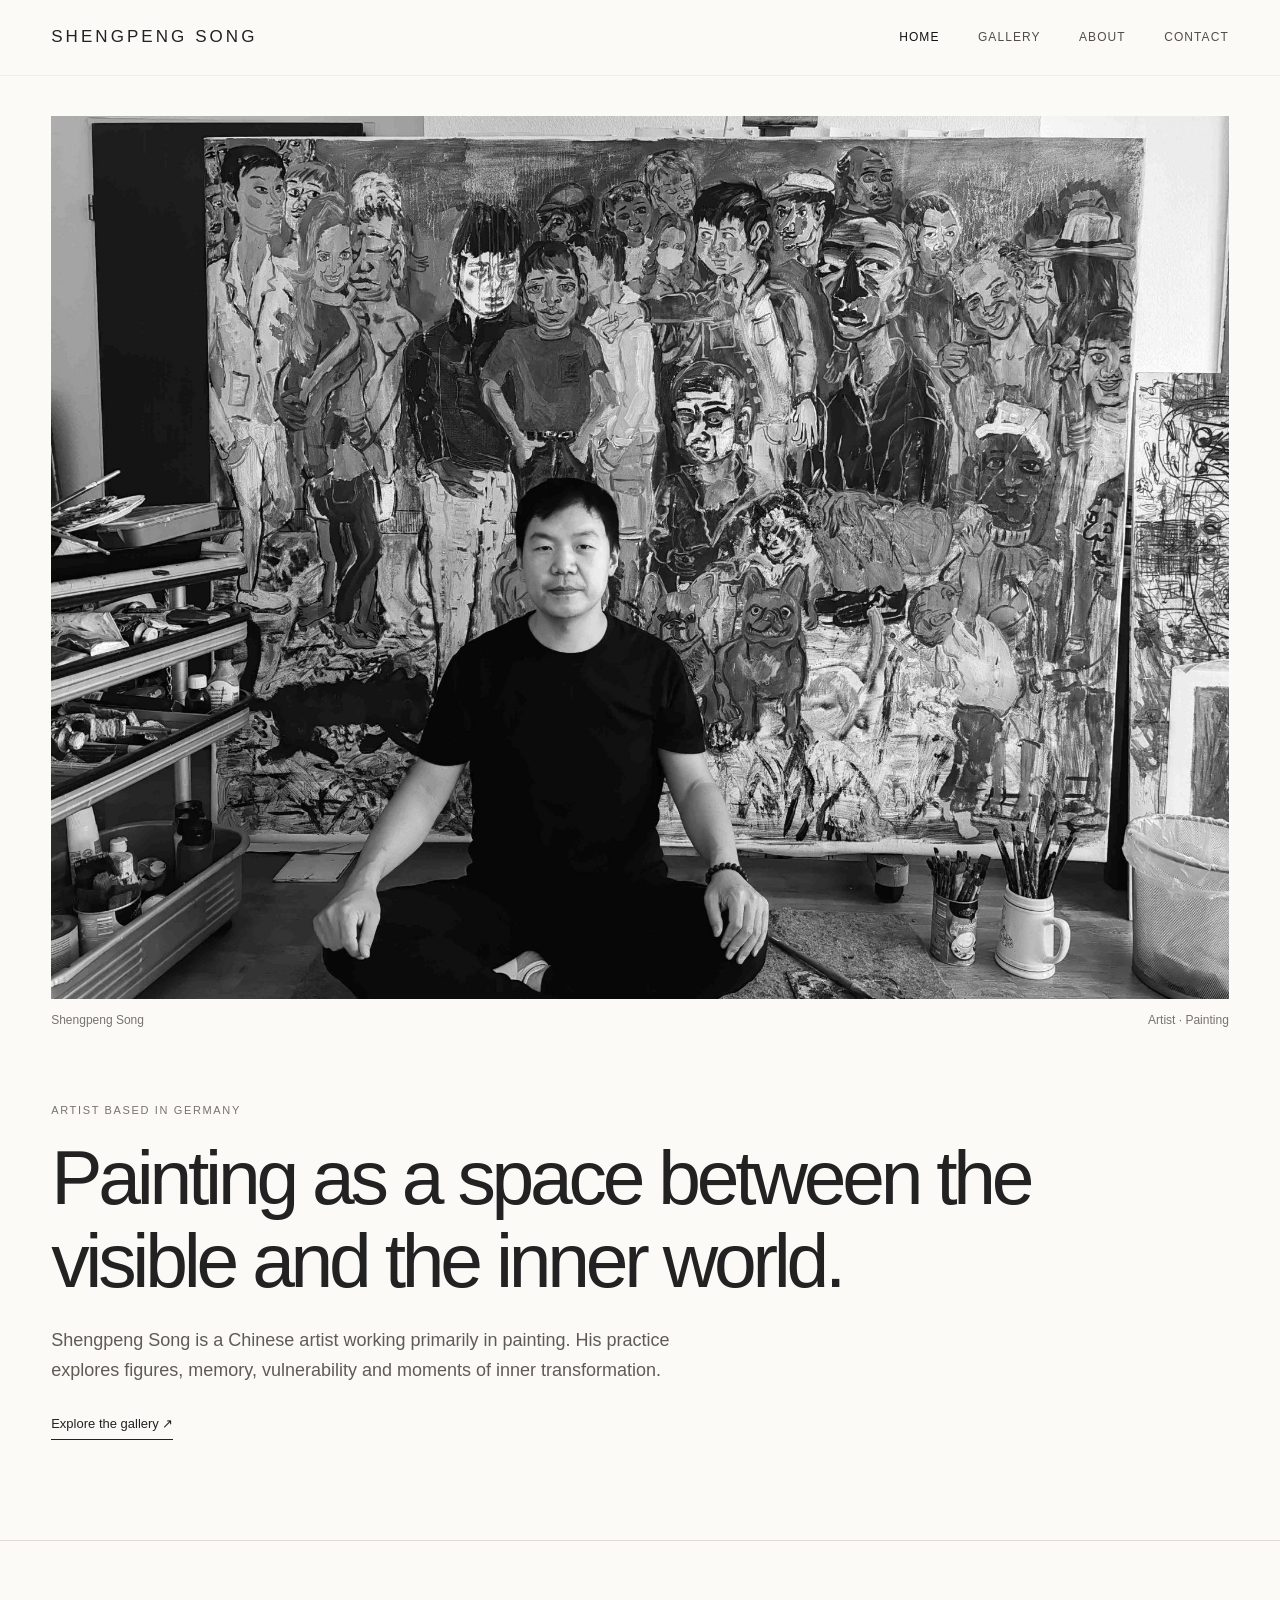
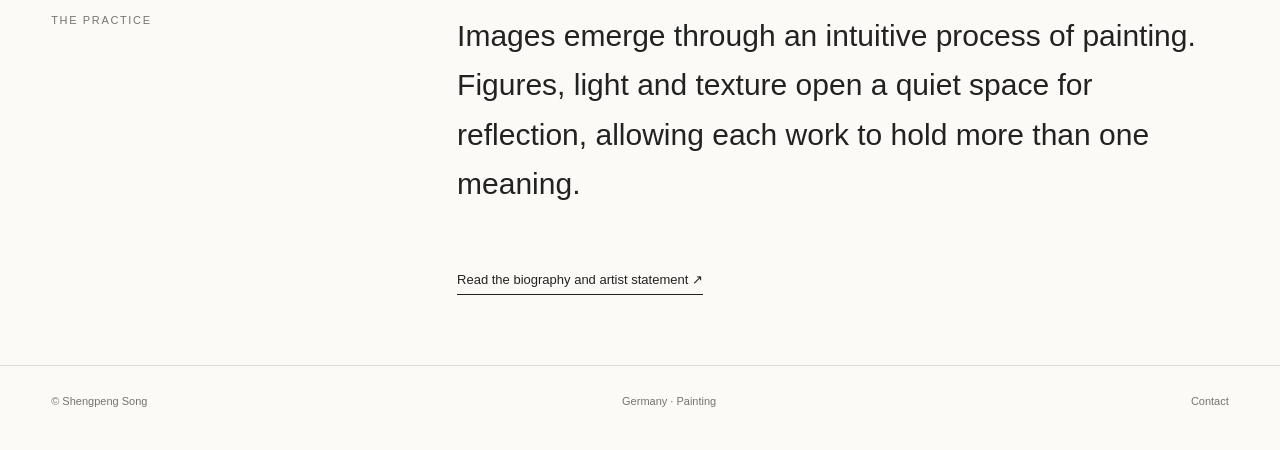
==== index.html @ 5d232108 "Align gallery artwork image bottoms" ====
<!doctype html><html lang="en"><head><meta charset="utf-8"><meta name="viewport" content="width=device-width,initial-scale=1"><title>Home — Shengpeng Song</title><meta name="description" content="Shengpeng Song is a Chinese artist based in Germany. Explore selected paintings, biography and contact information."><meta name="theme-color" content="#fbfaf7"><link rel="stylesheet" href="assets/site.css?v=11"><link rel="stylesheet" href="assets/hero-full.css"></head><body><header class="top"><a class="brand" href="index.html">Shengpeng Song</a><button class="toggle" aria-expanded="false" aria-controls="nav">Menu</button><nav id="nav"><a aria-current="page" href="index.html" title="Home — Painting as a space between the visible and the inner world.">Home</a><div class="nav-dropdown"><a  href="gallery.html" aria-controls="gallery-sections-menu" title="Gallery — Selected Works, Series, Archive">Gallery</a><div class="nav-submenu" id="gallery-sections-menu" role="group" aria-label="Gallery sections"><a href="gallery.html#selected-works" title="Selected Works">Selected Works</a><a href="gallery.html#series" title="Series">Series</a><a href="gallery.html#archive" title="Archive">Archive</a></div></div><div class="nav-dropdown"><a href="about.html" aria-controls="about-sections-menu" title="About — Artist biography and statement">About</a><div class="nav-submenu" id="about-sections-menu" role="group" aria-label="About sections"><a href="about.html#artist-biography" title="Artist Biography">Artist Biography</a><a href="about.html#artist-statement" title="Artist Statement">Artist Statement</a></div></div><a  href="contact.html" title="Contact — Start a conversation.">Contact</a></nav></header><main><section class="hero"><figure><img src="assets/hero.jpg" alt="Shengpeng Song in the studio" fetchpriority="high"><figcaption><span>Shengpeng Song</span><span>Artist · Painting</span></figcaption></figure><div class="hero-copy"><p class="eyebrow">Artist based in Germany</p><h1>Painting as a space between the visible and the inner world.</h1><p class="lede">Shengpeng Song is a Chinese artist working primarily in painting. His practice explores figures, memory, vulnerability and moments of inner transformation.</p><a class="link" href="gallery.html">Explore the gallery ↗</a></div></section><section class="home-note"><p class="eyebrow">The practice</p><p>Images emerge through an intuitive process of painting. Figures, light and texture open a quiet space for reflection, allowing each work to hold more than one meaning.</p><a class="link" href="about.html">Read the biography and artist statement ↗</a></section></main><footer><span>© Shengpeng Song</span><span>Germany · Painting</span><a href="contact.html">Contact</a></footer><script src="assets/site.js" defer></script></body></html>
---- assets/site.css ----
:root{--bg:#fbfaf7;--ink:#222;--muted:#77736d;--line:#dedbd5;--surface:#f1efea;--max:1440px}*{box-sizing:border-box}body{margin:0;background:var(--bg);color:var(--ink);font:16px/1.65 -apple-system,BlinkMacSystemFont,"Segoe UI",Arial,sans-serif}a{color:inherit;text-decoration:none}button{font:inherit;color:inherit}.top{height:76px;position:sticky;top:0;z-index:5;background:rgba(251,250,247,.96);backdrop-filter:blur(10px);border-bottom:1px solid #0000000d;padding:0 clamp(20px,4vw,56px);display:flex;align-items:center;justify-content:space-between}.brand{text-transform:uppercase;font-size:17px;letter-spacing:.18em}.top nav{display:flex;align-items:center;gap:clamp(18px,3vw,42px)}.top nav a,.tabs a{font-size:12px;letter-spacing:.09em;text-transform:uppercase;color:#514e49}.top nav a[aria-current=page]{color:#111}.tabs a[aria-current=page]{color:#111;border-bottom:1px solid;padding-bottom:5px}.top nav a{position:relative}.top nav a::after{content:"";position:absolute;left:0;right:0;bottom:-5px;height:1px;background:currentColor;transform:scaleX(0);transform-origin:left center;transition:transform .18s ease}.top nav a:hover::after,.top nav a:focus-visible::after{transform:scaleX(1)}.nav-dropdown{position:relative;display:flex;align-items:center}.nav-submenu{display:none;position:absolute;top:100%;left:-16px;min-width:190px;padding:8px 0;background:rgba(251,250,247,.98);border:1px solid var(--line);box-shadow:0 12px 32px #00000012;z-index:10}.nav-dropdown:hover .nav-submenu,.nav-dropdown:focus-within .nav-submenu{display:grid}.top nav .nav-submenu a{display:block;padding:10px 16px;white-space:nowrap}.top nav .nav-submenu a::after{left:16px;right:16px;bottom:6px}.toggle{display:none}main{max-width:var(--max);margin:auto}.hero{padding:40px clamp(20px,4vw,56px) 100px}.hero figure{margin:0}.hero figure img{display:block;width:100%;height:auto;min-height:0;max-height:none;object-fit:contain;background:transparent}figcaption{display:flex;justify-content:space-between;color:var(--muted);font-size:12px;padding-top:12px}.hero-copy{max-width:980px;padding-top:70px}.eyebrow{color:var(--muted);font-size:11px;letter-spacing:.15em;text-transform:uppercase;margin:0 0 17px}h1,h2,h3,p{margin-top:0}.hero h1,.page-title h1{font-size:clamp(40px,6vw,82px);font-weight:400;letter-spacing:-.055em;line-height:1.08;margin-bottom:24px}.lede{font-size:18px;color:#5f5b55;max-width:650px}.link{display:inline-block;border-bottom:1px solid;padding:0 0 4px;font-size:13px;margin-top:10px}.home-note{border-top:1px solid var(--line);padding:70px clamp(20px,4vw,56px);display:grid;grid-template-columns:1fr 2fr;gap:20px}.home-note>p:not(.eyebrow){font-size:clamp(20px,2.4vw,30px);max-width:820px}.home-note .link{grid-column:2;justify-self:start}.page-title{padding:82px clamp(20px,6vw,90px) 48px}.page-title h1{font-size:clamp(42px,6vw,76px)}.page-title>p:last-child{color:var(--muted);max-width:600px}.tabs{position:sticky;top:76px;z-index:4;background:var(--bg);display:flex;gap:32px;padding:16px clamp(20px,6vw,90px);border-block:1px solid var(--line);overflow:auto}.tabs a{white-space:nowrap}.panel{padding:55px clamp(20px,6vw,90px) 90px;scroll-margin-top:140px}.panel[hidden]{display:none}.section-title{display:flex;align-items:end;justify-content:space-between;gap:24px;margin-bottom:32px}.section-title h2,.panel>h2{font-size:clamp(30px,4vw,48px);font-weight:400;letter-spacing:-.04em;margin-bottom:0}.section-title>p{font-size:13px;color:var(--muted);margin:0}.grid{display:grid;grid-template-columns:repeat(3,minmax(0,1fr));gap:48px 24px}.card{border:0;padding:0;background:none;text-align:left;cursor:pointer}.card-image{display:block;width:100%;aspect-ratio:4/5;background:transparent;overflow:hidden}.card img{width:100%;height:100%;object-fit:contain;object-position:center bottom;transition:transform .4s}.card:hover img{transform:scale(1.02)}.card-label{display:flex;flex-direction:column;align-items:center;text-align:center;font-size:12px;padding-top:10px}.card-year{display:block;color:var(--muted);font-size:11px;padding-top:2px}.series-card-label{justify-content:center}.muted,.empty,.series-grid p:last-child{color:var(--muted)}.empty{border-top:1px solid var(--line);padding-top:18px;margin-top:28px}.series-grid{display:grid;grid-template-columns:1fr 1fr;gap:28px;margin-top:28px}.series-grid article{border-top:1px solid var(--line);padding-top:22px;min-height:190px}.series-grid h3{font-size:30px;font-weight:400;margin-bottom:12px}.columns{padding:45px clamp(20px,8vw,120px) 85px;display:grid;grid-template-columns:1fr 2fr;gap:clamp(35px,8vw,130px)}.facts{font-size:13px;color:var(--muted)}.facts .name{font-size:18px;color:var(--ink)}.prose{max-width:760px}.prose p{font-size:17px;line-height:1.8;margin-bottom:24px}.statement{border-top:1px solid var(--line);padding-top:75px}.statement h2{font-size:clamp(28px,3vw,42px);font-weight:400;line-height:1.25}.contact{padding:45px clamp(20px,8vw,120px) 170px;display:grid;grid-template-columns:1.2fr 1fr;gap:60px}.email{font-size:clamp(24px,4vw,44px);letter-spacing:-.04em;border-bottom:1px solid var(--line);overflow-wrap:anywhere}footer{border-top:1px solid var(--line);max-width:var(--max);margin:auto;padding:26px clamp(20px,4vw,56px) 40px;display:flex;justify-content:space-between;gap:18px;font-size:11px;color:var(--muted)}dialog{border:0;padding:0;width:min(1100px,calc(100% - 30px));max-width:none;max-height:calc(100% - 30px);background:var(--bg);color:var(--ink);grid-template-columns:1.6fr .8fr;overflow:auto}dialog[open]{display:grid}dialog::backdrop{background:#141414b8}.detail-image{padding:38px;background:var(--surface);display:flex;flex-direction:column;justify-content:center;gap:15px}.large{width:100%;height:min(68vh,700px);object-fit:contain}.thumbs{display:flex;gap:9px;flex-wrap:wrap}.thumbs button{width:58px;height:58px;padding:0;border:1px solid transparent;background:none;cursor:pointer;opacity:.65}.thumbs button[aria-pressed=true]{border-color:var(--ink);opacity:1}.thumbs img{width:100%;height:100%;object-fit:cover}.detail-copy{align-self:center;padding:65px 34px 35px}.detail-copy h2{font-size:34px;font-weight:400}.description{color:var(--muted);margin:20px 0}.close{position:absolute;right:15px;top:10px;border:0;background:none;font-size:30px;cursor:pointer}@media(max-width:800px){.top{height:68px}.toggle{display:block;border:0;background:transparent;padding:10px}.top nav{display:none;position:absolute;top:68px;left:0;right:0;background:var(--bg);padding:10px 22px 25px;flex-direction:column;align-items:stretch;gap:0;border-bottom:1px solid var(--line)}.top nav.open{display:flex}.top nav a{padding:14px 0;border-bottom:1px solid var(--line)}.nav-dropdown{width:100%;display:flex;flex-direction:column;align-items:stretch}.nav-dropdown>a{display:block;padding:14px 0;border-bottom:1px solid var(--line)}.nav-submenu{position:static;min-width:0;box-shadow:none;border:0;border-left:1px solid var(--line);margin-left:8px;padding:2px 0}.top nav .nav-submenu a{padding:10px 14px}.hero{padding-top:20px;padding-bottom:65px}.hero figure img{height:auto;min-height:0;max-height:none;object-fit:contain}.hero-copy{padding-top:45px}.lede{font-size:16px}.home-note{grid-template-columns:1fr;padding-block:50px}.home-note .link{grid-column:1}.page-title{padding-top:55px}.tabs{top:68px}.panel{padding-top:40px;padding-bottom:65px}.section-title{display:block}.section-title>p{margin-top:12px}.grid{grid-template-columns:repeat(2,minmax(0,1fr));gap:34px 13px}.columns{grid-template-columns:1fr;gap:24px;padding-top:32px;padding-bottom:60px}.contact{grid-template-columns:1fr;gap:42px;padding-bottom:95px}dialog[open]{grid-template-columns:1fr}.detail-image{padding:42px 16px 18px}.large{height:46vh;min-height:240px}.detail-copy{padding:25px 22px 30px}.series-grid{grid-template-columns:1fr}footer{flex-wrap:wrap}}@media(max-width:480px){.brand{font-size:13px;letter-spacing:.14em}.grid{gap:28px 10px}.card-label{font-size:11px}}@media(prefers-reduced-motion:reduce){*{scroll-behavior:auto!important;transition:none!important}}
.back-link{border:0;background:transparent;padding:10px 0 18px;cursor:pointer;color:var(--muted);font-size:13px}.back-link:hover{color:var(--ink)}
---- assets/hero-full.css ----
main .hero figure > img{display:block;width:100%;height:auto!important;min-height:0!important;max-height:none!important;object-fit:contain!important;object-position:center center!important}
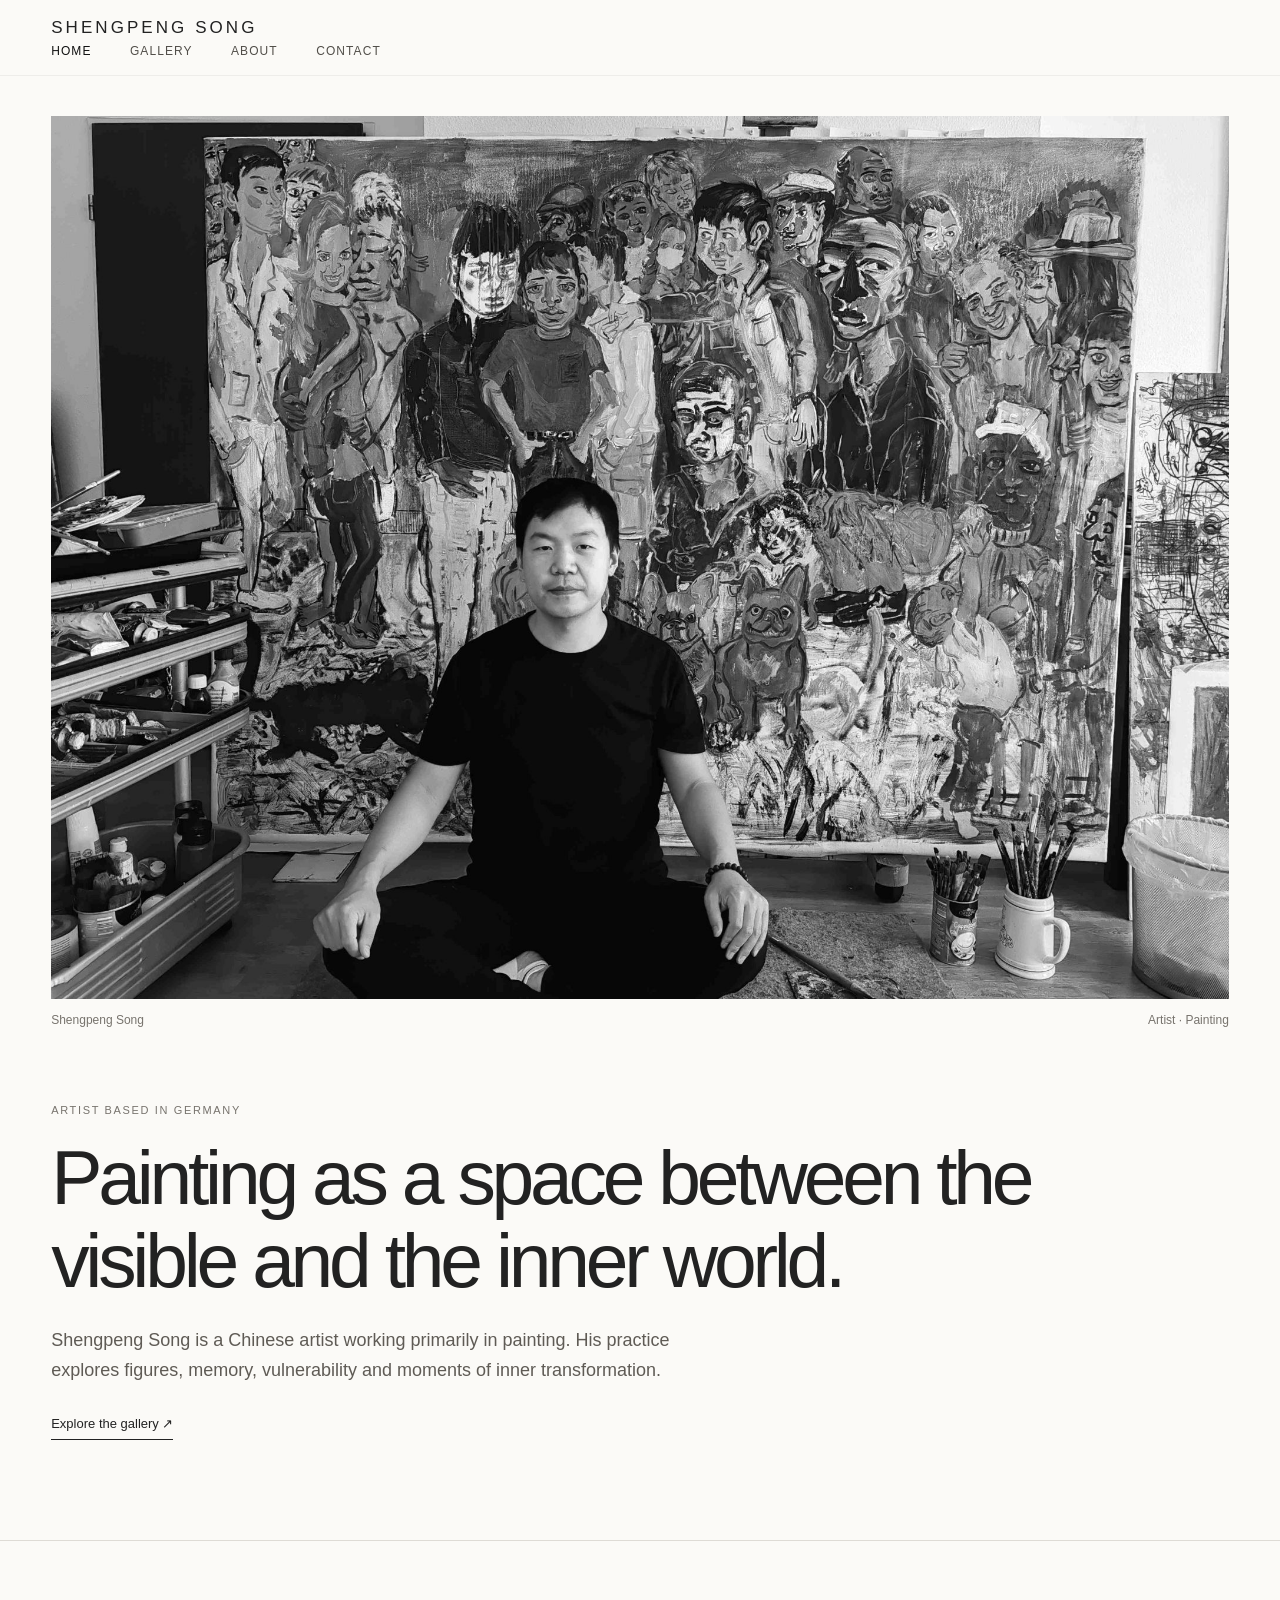
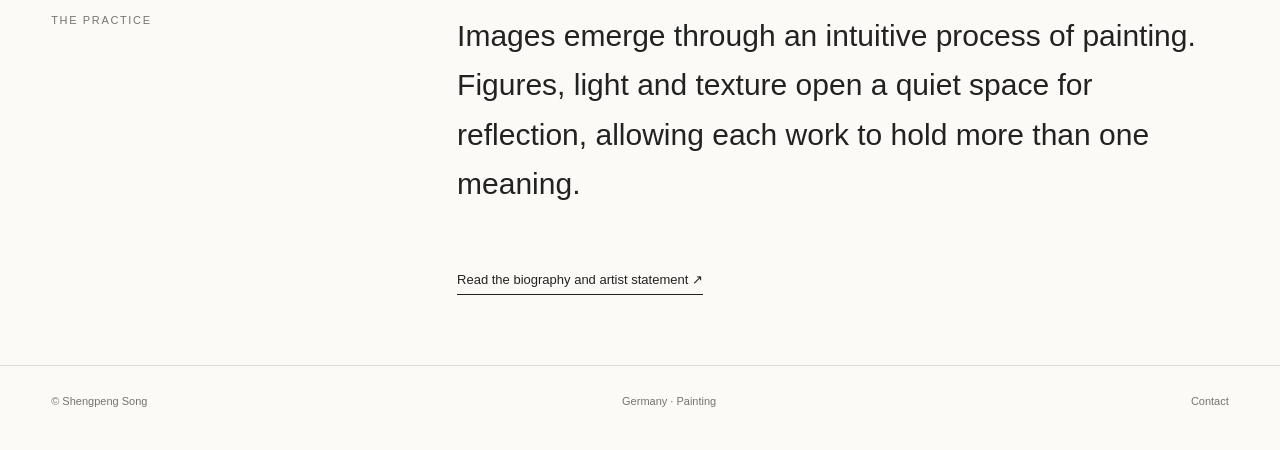
==== commit 91f1e4d4: "Align homepage header with hero container" ====
--- a/index.html
+++ b/index.html
@@ -1 +1 @@
-<!doctype html><html lang="en"><head><meta charset="utf-8"><meta name="viewport" content="width=device-width,initial-scale=1"><title>Home — Shengpeng Song</title><meta name="description" content="Shengpeng Song is a Chinese artist based in Germany. Explore selected paintings, biography and contact information."><meta name="theme-color" content="#fbfaf7"><link rel="stylesheet" href="assets/site.css?v=11"><link rel="stylesheet" href="assets/hero-full.css"></head><body><header class="top"><a class="brand" href="index.html">Shengpeng Song</a><button class="toggle" aria-expanded="false" aria-controls="nav">Menu</button><nav id="nav"><a aria-current="page" href="index.html" title="Home — Painting as a space between the visible and the inner world.">Home</a><div class="nav-dropdown"><a  href="gallery.html" aria-controls="gallery-sections-menu" title="Gallery — Selected Works, Series, Archive">Gallery</a><div class="nav-submenu" id="gallery-sections-menu" role="group" aria-label="Gallery sections"><a href="gallery.html#selected-works" title="Selected Works">Selected Works</a><a href="gallery.html#series" title="Series">Series</a><a href="gallery.html#archive" title="Archive">Archive</a></div></div><div class="nav-dropdown"><a href="about.html" aria-controls="about-sections-menu" title="About — Artist biography and statement">About</a><div class="nav-submenu" id="about-sections-menu" role="group" aria-label="About sections"><a href="about.html#artist-biography" title="Artist Biography">Artist Biography</a><a href="about.html#artist-statement" title="Artist Statement">Artist Statement</a></div></div><a  href="contact.html" title="Contact — Start a conversation.">Contact</a></nav></header><main><section class="hero"><figure><img src="assets/hero.jpg" alt="Shengpeng Song in the studio" fetchpriority="high"><figcaption><span>Shengpeng Song</span><span>Artist · Painting</span></figcaption></figure><div class="hero-copy"><p class="eyebrow">Artist based in Germany</p><h1>Painting as a space between the visible and the inner world.</h1><p class="lede">Shengpeng Song is a Chinese artist working primarily in painting. His practice explores figures, memory, vulnerability and moments of inner transformation.</p><a class="link" href="gallery.html">Explore the gallery ↗</a></div></section><section class="home-note"><p class="eyebrow">The practice</p><p>Images emerge through an intuitive process of painting. Figures, light and texture open a quiet space for reflection, allowing each work to hold more than one meaning.</p><a class="link" href="about.html">Read the biography and artist statement ↗</a></section></main><footer><span>© Shengpeng Song</span><span>Germany · Painting</span><a href="contact.html">Contact</a></footer><script src="assets/site.js" defer></script></body></html>+<!doctype html><html lang="en"><head><meta charset="utf-8"><meta name="viewport" content="width=device-width,initial-scale=1"><title>Home — Shengpeng Song</title><meta name="description" content="Shengpeng Song is a Chinese artist based in Germany. Explore selected paintings, biography and contact information."><meta name="theme-color" content="#fbfaf7"><link rel="stylesheet" href="assets/site.css?v=12"><link rel="stylesheet" href="assets/hero-full.css"></head><body class="home"><header class="top"><div class="top-inner"><a class="brand" href="index.html">Shengpeng Song</a><button class="toggle" type="button" aria-label="Toggle navigation" aria-expanded="false" aria-controls="nav"><svg class="toggle-icon" viewBox="0 0 24 24" aria-hidden="true" focusable="false"><path d="M3 6.5h18M3 12h12M3 17.5h18"/></svg></button><nav id="nav"><a aria-current="page" href="index.html" title="Home — Painting as a space between the visible and the inner world.">Home</a><div class="nav-dropdown"><a  href="gallery.html" aria-controls="gallery-sections-menu" title="Gallery — Selected Works, Series, Archive">Gallery</a><div class="nav-submenu" id="gallery-sections-menu" role="group" aria-label="Gallery sections"><a href="gallery.html#selected-works" title="Selected Works">Selected Works</a><a href="gallery.html#series" title="Series">Series</a><a href="gallery.html#archive" title="Archive">Archive</a></div></div><div class="nav-dropdown"><a href="about.html" aria-controls="about-sections-menu" title="About — Artist biography and statement">About</a><div class="nav-submenu" id="about-sections-menu" role="group" aria-label="About sections"><a href="about.html#artist-biography" title="Artist Biography">Artist Biography</a><a href="about.html#artist-statement" title="Artist Statement">Artist Statement</a></div></div><a  href="contact.html" title="Contact — Start a conversation.">Contact</a></nav></div></header><main><section class="hero"><figure><img src="assets/hero.jpg" alt="Shengpeng Song in the studio" fetchpriority="high"><figcaption><span>Shengpeng Song</span><span>Artist · Painting</span></figcaption></figure><div class="hero-copy"><p class="eyebrow">Artist based in Germany</p><h1>Painting as a space between the visible and the inner world.</h1><p class="lede">Shengpeng Song is a Chinese artist working primarily in painting. His practice explores figures, memory, vulnerability and moments of inner transformation.</p><a class="link" href="gallery.html">Explore the gallery ↗</a></div></section><section class="home-note"><p class="eyebrow">The practice</p><p>Images emerge through an intuitive process of painting. Figures, light and texture open a quiet space for reflection, allowing each work to hold more than one meaning.</p><a class="link" href="about.html">Read the biography and artist statement ↗</a></section></main><footer><span>© Shengpeng Song</span><span>Germany · Painting</span><a href="contact.html">Contact</a></footer><script src="assets/site.js" defer></script></body></html>
--- a/assets/site.css
+++ b/assets/site.css
@@ -1,2 +1,41 @@
-:root{--bg:#fbfaf7;--ink:#222;--muted:#77736d;--line:#dedbd5;--surface:#f1efea;--max:1440px}*{box-sizing:border-box}body{margin:0;background:var(--bg);color:var(--ink);font:16px/1.65 -apple-system,BlinkMacSystemFont,"Segoe UI",Arial,sans-serif}a{color:inherit;text-decoration:none}button{font:inherit;color:inherit}.top{height:76px;position:sticky;top:0;z-index:5;background:rgba(251,250,247,.96);backdrop-filter:blur(10px);border-bottom:1px solid #0000000d;padding:0 clamp(20px,4vw,56px);display:flex;align-items:center;justify-content:space-between}.brand{text-transform:uppercase;font-size:17px;letter-spacing:.18em}.top nav{display:flex;align-items:center;gap:clamp(18px,3vw,42px)}.top nav a,.tabs a{font-size:12px;letter-spacing:.09em;text-transform:uppercase;color:#514e49}.top nav a[aria-current=page]{color:#111}.tabs a[aria-current=page]{color:#111;border-bottom:1px solid;padding-bottom:5px}.top nav a{position:relative}.top nav a::after{content:"";position:absolute;left:0;right:0;bottom:-5px;height:1px;background:currentColor;transform:scaleX(0);transform-origin:left center;transition:transform .18s ease}.top nav a:hover::after,.top nav a:focus-visible::after{transform:scaleX(1)}.nav-dropdown{position:relative;display:flex;align-items:center}.nav-submenu{display:none;position:absolute;top:100%;left:-16px;min-width:190px;padding:8px 0;background:rgba(251,250,247,.98);border:1px solid var(--line);box-shadow:0 12px 32px #00000012;z-index:10}.nav-dropdown:hover .nav-submenu,.nav-dropdown:focus-within .nav-submenu{display:grid}.top nav .nav-submenu a{display:block;padding:10px 16px;white-space:nowrap}.top nav .nav-submenu a::after{left:16px;right:16px;bottom:6px}.toggle{display:none}main{max-width:var(--max);margin:auto}.hero{padding:40px clamp(20px,4vw,56px) 100px}.hero figure{margin:0}.hero figure img{display:block;width:100%;height:auto;min-height:0;max-height:none;object-fit:contain;background:transparent}figcaption{display:flex;justify-content:space-between;color:var(--muted);font-size:12px;padding-top:12px}.hero-copy{max-width:980px;padding-top:70px}.eyebrow{color:var(--muted);font-size:11px;letter-spacing:.15em;text-transform:uppercase;margin:0 0 17px}h1,h2,h3,p{margin-top:0}.hero h1,.page-title h1{font-size:clamp(40px,6vw,82px);font-weight:400;letter-spacing:-.055em;line-height:1.08;margin-bottom:24px}.lede{font-size:18px;color:#5f5b55;max-width:650px}.link{display:inline-block;border-bottom:1px solid;padding:0 0 4px;font-size:13px;margin-top:10px}.home-note{border-top:1px solid var(--line);padding:70px clamp(20px,4vw,56px);display:grid;grid-template-columns:1fr 2fr;gap:20px}.home-note>p:not(.eyebrow){font-size:clamp(20px,2.4vw,30px);max-width:820px}.home-note .link{grid-column:2;justify-self:start}.page-title{padding:82px clamp(20px,6vw,90px) 48px}.page-title h1{font-size:clamp(42px,6vw,76px)}.page-title>p:last-child{color:var(--muted);max-width:600px}.tabs{position:sticky;top:76px;z-index:4;background:var(--bg);display:flex;gap:32px;padding:16px clamp(20px,6vw,90px);border-block:1px solid var(--line);overflow:auto}.tabs a{white-space:nowrap}.panel{padding:55px clamp(20px,6vw,90px) 90px;scroll-margin-top:140px}.panel[hidden]{display:none}.section-title{display:flex;align-items:end;justify-content:space-between;gap:24px;margin-bottom:32px}.section-title h2,.panel>h2{font-size:clamp(30px,4vw,48px);font-weight:400;letter-spacing:-.04em;margin-bottom:0}.section-title>p{font-size:13px;color:var(--muted);margin:0}.grid{display:grid;grid-template-columns:repeat(3,minmax(0,1fr));gap:48px 24px}.card{border:0;padding:0;background:none;text-align:left;cursor:pointer}.card-image{display:block;width:100%;aspect-ratio:4/5;background:transparent;overflow:hidden}.card img{width:100%;height:100%;object-fit:contain;object-position:center bottom;transition:transform .4s}.card:hover img{transform:scale(1.02)}.card-label{display:flex;flex-direction:column;align-items:center;text-align:center;font-size:12px;padding-top:10px}.card-year{display:block;color:var(--muted);font-size:11px;padding-top:2px}.series-card-label{justify-content:center}.muted,.empty,.series-grid p:last-child{color:var(--muted)}.empty{border-top:1px solid var(--line);padding-top:18px;margin-top:28px}.series-grid{display:grid;grid-template-columns:1fr 1fr;gap:28px;margin-top:28px}.series-grid article{border-top:1px solid var(--line);padding-top:22px;min-height:190px}.series-grid h3{font-size:30px;font-weight:400;margin-bottom:12px}.columns{padding:45px clamp(20px,8vw,120px) 85px;display:grid;grid-template-columns:1fr 2fr;gap:clamp(35px,8vw,130px)}.facts{font-size:13px;color:var(--muted)}.facts .name{font-size:18px;color:var(--ink)}.prose{max-width:760px}.prose p{font-size:17px;line-height:1.8;margin-bottom:24px}.statement{border-top:1px solid var(--line);padding-top:75px}.statement h2{font-size:clamp(28px,3vw,42px);font-weight:400;line-height:1.25}.contact{padding:45px clamp(20px,8vw,120px) 170px;display:grid;grid-template-columns:1.2fr 1fr;gap:60px}.email{font-size:clamp(24px,4vw,44px);letter-spacing:-.04em;border-bottom:1px solid var(--line);overflow-wrap:anywhere}footer{border-top:1px solid var(--line);max-width:var(--max);margin:auto;padding:26px clamp(20px,4vw,56px) 40px;display:flex;justify-content:space-between;gap:18px;font-size:11px;color:var(--muted)}dialog{border:0;padding:0;width:min(1100px,calc(100% - 30px));max-width:none;max-height:calc(100% - 30px);background:var(--bg);color:var(--ink);grid-template-columns:1.6fr .8fr;overflow:auto}dialog[open]{display:grid}dialog::backdrop{background:#141414b8}.detail-image{padding:38px;background:var(--surface);display:flex;flex-direction:column;justify-content:center;gap:15px}.large{width:100%;height:min(68vh,700px);object-fit:contain}.thumbs{display:flex;gap:9px;flex-wrap:wrap}.thumbs button{width:58px;height:58px;padding:0;border:1px solid transparent;background:none;cursor:pointer;opacity:.65}.thumbs button[aria-pressed=true]{border-color:var(--ink);opacity:1}.thumbs img{width:100%;height:100%;object-fit:cover}.detail-copy{align-self:center;padding:65px 34px 35px}.detail-copy h2{font-size:34px;font-weight:400}.description{color:var(--muted);margin:20px 0}.close{position:absolute;right:15px;top:10px;border:0;background:none;font-size:30px;cursor:pointer}@media(max-width:800px){.top{height:68px}.toggle{display:block;border:0;background:transparent;padding:10px}.top nav{display:none;position:absolute;top:68px;left:0;right:0;background:var(--bg);padding:10px 22px 25px;flex-direction:column;align-items:stretch;gap:0;border-bottom:1px solid var(--line)}.top nav.open{display:flex}.top nav a{padding:14px 0;border-bottom:1px solid var(--line)}.nav-dropdown{width:100%;display:flex;flex-direction:column;align-items:stretch}.nav-dropdown>a{display:block;padding:14px 0;border-bottom:1px solid var(--line)}.nav-submenu{position:static;min-width:0;box-shadow:none;border:0;border-left:1px solid var(--line);margin-left:8px;padding:2px 0}.top nav .nav-submenu a{padding:10px 14px}.hero{padding-top:20px;padding-bottom:65px}.hero figure img{height:auto;min-height:0;max-height:none;object-fit:contain}.hero-copy{padding-top:45px}.lede{font-size:16px}.home-note{grid-template-columns:1fr;padding-block:50px}.home-note .link{grid-column:1}.page-title{padding-top:55px}.tabs{top:68px}.panel{padding-top:40px;padding-bottom:65px}.section-title{display:block}.section-title>p{margin-top:12px}.grid{grid-template-columns:repeat(2,minmax(0,1fr));gap:34px 13px}.columns{grid-template-columns:1fr;gap:24px;padding-top:32px;padding-bottom:60px}.contact{grid-template-columns:1fr;gap:42px;padding-bottom:95px}dialog[open]{grid-template-columns:1fr}.detail-image{padding:42px 16px 18px}.large{height:46vh;min-height:240px}.detail-copy{padding:25px 22px 30px}.series-grid{grid-template-columns:1fr}footer{flex-wrap:wrap}}@media(max-width:480px){.brand{font-size:13px;letter-spacing:.14em}.grid{gap:28px 10px}.card-label{font-size:11px}}@media(prefers-reduced-motion:reduce){*{scroll-behavior:auto!important;transition:none!important}}
+:root{--bg:#fbfaf7;--ink:#222;--muted:#77736d;--line:#dedbd5;--surface:#f1efea;--max:1440px}*{box-sizing:border-box}body{margin:0;background:var(--bg);color:var(--ink);font:16px/1.65 -apple-system,BlinkMacSystemFont,"Segoe UI",Arial,sans-serif}a{color:inherit;text-decoration:none}button{font:inherit;color:inherit}.top{height:76px;position:sticky;top:0;z-index:5;background:rgba(251,250,247,.96);backdrop-filter:blur(10px);border-bottom:1px solid #0000000d;padding:0 clamp(20px,4vw,56px);display:flex;align-items:center;justify-content:space-between}.brand{text-transform:uppercase;font-size:17px;letter-spacing:.18em}.top nav{display:flex;align-items:center;gap:clamp(18px,3vw,42px)}.top nav a,.tabs a{font-size:12px;letter-spacing:.09em;text-transform:uppercase;color:#514e49}.top nav a[aria-current=page]{color:#111}.tabs a[aria-current=page]{color:#111;border-bottom:1px solid;padding-bottom:5px}.top nav a{position:relative}.top nav a::after{content:"";position:absolute;left:0;right:0;bottom:-5px;height:1px;background:currentColor;transform:scaleX(0);transform-origin:left center;transition:transform .18s ease}.top nav a:hover::after,.top nav a:focus-visible::after{transform:scaleX(1)}.nav-dropdown{position:relative;display:flex;align-items:center}.nav-submenu{display:none;position:absolute;top:100%;left:-16px;min-width:190px;padding:8px 0;background:rgba(251,250,247,.98);border:1px solid var(--line);box-shadow:0 12px 32px #00000012;z-index:10}.nav-dropdown:hover .nav-submenu,.nav-dropdown:focus-within .nav-submenu{display:grid}.top nav .nav-submenu a{display:block;padding:10px 16px;white-space:nowrap}.top nav .nav-submenu a::after{left:16px;right:16px;bottom:6px}.toggle{display:none}.toggle-icon{display:block;width:26px;height:26px;fill:none;stroke:currentColor;stroke-width:1.55;stroke-linecap:round}.toggle:focus-visible{outline:1px solid var(--ink);outline-offset:3px}main{max-width:var(--max);margin:auto}.hero{padding:40px clamp(20px,4vw,56px) 100px}.hero figure{margin:0}.hero figure img{display:block;width:100%;height:auto;min-height:0;max-height:none;object-fit:contain;background:transparent}figcaption{display:flex;justify-content:space-between;color:var(--muted);font-size:12px;padding-top:12px}.hero-copy{max-width:980px;padding-top:70px}.eyebrow{color:var(--muted);font-size:11px;letter-spacing:.15em;text-transform:uppercase;margin:0 0 17px}h1,h2,h3,p{margin-top:0}.hero h1,.page-title h1{font-size:clamp(40px,6vw,82px);font-weight:400;letter-spacing:-.055em;line-height:1.08;margin-bottom:24px}.lede{font-size:18px;color:#5f5b55;max-width:650px}.link{display:inline-block;border-bottom:1px solid;padding:0 0 4px;font-size:13px;margin-top:10px}.home-note{border-top:1px solid var(--line);padding:70px clamp(20px,4vw,56px);display:grid;grid-template-columns:1fr 2fr;gap:20px}.home-note>p:not(.eyebrow){font-size:clamp(20px,2.4vw,30px);max-width:820px}.home-note .link{grid-column:2;justify-self:start}.page-title{padding:82px clamp(20px,6vw,90px) 48px}.page-title h1{font-size:clamp(42px,6vw,76px)}.page-title>p:last-child{color:var(--muted);max-width:600px}.tabs{position:sticky;top:76px;z-index:4;background:var(--bg);display:flex;gap:32px;padding:16px clamp(20px,6vw,90px);border-block:1px solid var(--line);overflow:auto}.tabs a{white-space:nowrap}.panel{padding:55px clamp(20px,6vw,90px) 90px;scroll-margin-top:140px}.panel[hidden]{display:none}.section-title{display:flex;align-items:end;justify-content:space-between;gap:24px;margin-bottom:32px}.section-title h2,.panel>h2{font-size:clamp(30px,4vw,48px);font-weight:400;letter-spacing:-.04em;margin-bottom:0}.section-title>p{font-size:13px;color:var(--muted);margin:0}.grid{display:grid;grid-template-columns:repeat(3,minmax(0,1fr));gap:48px 24px}.card{border:0;padding:0;background:none;text-align:left;cursor:pointer}.card-image{display:block;width:100%;aspect-ratio:4/5;background:transparent;overflow:hidden}.card img{width:100%;height:100%;object-fit:contain;object-position:center center;transition:transform .4s}.card:hover img{transform:scale(1.02)}.card-label{display:flex;flex-direction:column;align-items:center;text-align:center;font-size:12px;padding-top:10px}.card-year{display:block;color:var(--muted);font-size:11px;padding-top:2px}.series-card-label{justify-content:center}.muted,.empty,.series-grid p:last-child{color:var(--muted)}.empty{border-top:1px solid var(--line);padding-top:18px;margin-top:28px}.series-grid{display:grid;grid-template-columns:1fr 1fr;gap:28px;margin-top:28px}.series-grid article{border-top:1px solid var(--line);padding-top:22px;min-height:190px}.series-grid h3{font-size:30px;font-weight:400;margin-bottom:12px}.columns{padding:45px clamp(20px,8vw,120px) 85px;display:grid;grid-template-columns:1fr 2fr;gap:clamp(35px,8vw,130px)}.facts{font-size:13px;color:var(--muted)}.facts .name{font-size:18px;color:var(--ink)}.prose{max-width:760px}.prose p{font-size:17px;line-height:1.8;margin-bottom:24px}.statement{border-top:1px solid var(--line);padding-top:75px}.statement h2{font-size:clamp(28px,3vw,42px);font-weight:400;line-height:1.25}.contact{padding:45px clamp(20px,8vw,120px) 170px;display:grid;grid-template-columns:1.2fr 1fr;gap:60px}.email{font-size:clamp(24px,4vw,44px);letter-spacing:-.04em;border-bottom:1px solid var(--line);overflow-wrap:anywhere}footer{border-top:1px solid var(--line);max-width:var(--max);margin:auto;padding:26px clamp(20px,4vw,56px) 40px;display:flex;justify-content:space-between;gap:18px;font-size:11px;color:var(--muted)}dialog{border:0;padding:0;width:min(1100px,calc(100% - 30px));max-width:none;max-height:calc(100% - 30px);background:var(--bg);color:var(--ink);grid-template-columns:1.6fr .8fr;overflow:auto}dialog[open]{display:grid}dialog::backdrop{background:#141414b8}.detail-image{padding:38px;background:var(--surface);display:flex;flex-direction:column;justify-content:center;gap:15px}.large{width:100%;height:min(68vh,700px);object-fit:contain}.thumbs{display:flex;gap:9px;flex-wrap:wrap}.thumbs button{width:58px;height:58px;padding:0;border:1px solid transparent;background:none;cursor:pointer;opacity:.65}.thumbs button[aria-pressed=true]{border-color:var(--ink);opacity:1}.thumbs img{width:100%;height:100%;object-fit:cover}.detail-copy{align-self:center;padding:65px 34px 35px}.detail-copy h2{font-size:34px;font-weight:400}.description{color:var(--muted);margin:20px 0}.close{position:absolute;right:15px;top:10px;border:0;background:none;font-size:30px;cursor:pointer}@media(max-width:800px){.top{height:68px}.brand{font-size:20px}.toggle{display:block;border:0;background:transparent;padding:10px}.top nav{display:none;position:absolute;top:68px;left:0;right:0;background:var(--bg);padding:10px 22px 25px;flex-direction:column;align-items:stretch;gap:0;border-bottom:1px solid var(--line)}.top nav.open{display:flex}.top nav a{padding:14px 0;border-bottom:1px solid var(--line)}.nav-dropdown{width:100%;display:flex;flex-direction:column;align-items:stretch}.nav-dropdown>a{display:block;padding:14px 0;border-bottom:1px solid var(--line)}.nav-submenu{position:static;min-width:0;box-shadow:none;border:0;border-left:1px solid var(--line);margin-left:8px;padding:2px 0}.top nav .nav-submenu a{padding:10px 14px}.hero{padding-top:20px;padding-bottom:65px}.hero figure img{height:auto;min-height:0;max-height:none;object-fit:contain}.hero-copy{padding-top:45px}.lede{font-size:16px}.home-note{grid-template-columns:1fr;padding-block:50px}.home-note .link{grid-column:1}.page-title{padding-top:55px}.tabs{top:68px}.panel{padding-top:40px;padding-bottom:65px}.section-title{display:block}.section-title>p{margin-top:12px}.grid{grid-template-columns:repeat(2,minmax(0,1fr));gap:34px 13px}.columns{grid-template-columns:1fr;gap:24px;padding-top:32px;padding-bottom:60px}.contact{grid-template-columns:1fr;gap:42px;padding-bottom:95px}dialog[open]{grid-template-columns:1fr}.detail-image{padding:42px 16px 18px}.large{height:46vh;min-height:240px}.detail-copy{padding:25px 22px 30px}.series-grid{grid-template-columns:1fr}footer{flex-wrap:wrap}}@media(max-width:480px){.brand{font-size:16px;letter-spacing:.14em}.grid{gap:28px 10px}.card-label{font-size:11px}}@media(prefers-reduced-motion:reduce){*{scroll-behavior:auto!important;transition:none!important}}
 .back-link{border:0;background:transparent;padding:10px 0 18px;cursor:pointer;color:var(--muted);font-size:13px}.back-link:hover{color:var(--ink)}
+
+/* Artwork viewer: native horizontal scrolling keeps touch gestures direct and preserves image proportions. */
+.gallery-viewport{width:100%;height:min(68vh,700px);overflow-x:auto;overflow-y:hidden;scroll-snap-type:x mandatory;scroll-snap-stop:always;scroll-behavior:smooth;overscroll-behavior-x:contain;scrollbar-width:none;touch-action:pan-x pan-y}
+.gallery-viewport::-webkit-scrollbar{display:none}
+.gallery-track{display:flex;width:100%;height:100%}
+.gallery-slide{flex:0 0 100%;width:100%;height:100%;display:grid;place-items:center;scroll-snap-align:center;scroll-snap-stop:always}
+.zoom-trigger{width:100%;height:100%;display:grid;place-items:center;border:0;padding:0;background:transparent;cursor:zoom-in}
+.gallery-slide .large{display:block;width:100%;height:100%;min-height:0;object-fit:contain;object-position:center}
+.gallery-controls{display:flex;align-items:center;justify-content:space-between;gap:14px;min-width:0}
+.gallery-controls .thumbs{flex:1;min-width:0;flex-wrap:nowrap;overflow-x:auto;overscroll-behavior-x:contain;scrollbar-width:thin}
+.gallery-controls .thumbs button{flex:0 0 58px}
+.gallery-count{flex:none;color:var(--muted);font-size:11px;font-variant-numeric:tabular-nums}
+.zoom-view{position:fixed;inset:0;width:100vw;height:100vh;height:100dvh;max-width:none;max-height:none;margin:0;padding:0;overflow:hidden;border:0;background:#161616;color:#fff}
+.zoom-view[open]{display:grid;place-items:center}
+.zoom-view::backdrop{background:#161616}
+.zoom-canvas{width:100%;height:100%;overflow:hidden;display:grid;place-items:center;touch-action:none;cursor:grab}
+.zoom-canvas:active{cursor:grabbing}
+.zoom-image{display:block;width:100%;height:100%;max-width:100%;max-height:100%;object-fit:contain;transform-origin:center;touch-action:none;user-select:none;-webkit-user-drag:none}
+.zoom-close{position:absolute;z-index:2;top:max(14px,env(safe-area-inset-top));right:max(18px,env(safe-area-inset-right));width:44px;height:44px;border:0;border-radius:50%;background:#ffffff1c;color:#fff;font-size:28px;line-height:1;cursor:pointer}
+@media(max-width:800px){.gallery-viewport{height:46vh;min-height:240px}.detail-image{gap:13px}.gallery-controls .thumbs button{flex-basis:52px;width:52px;height:52px}}
+@media(max-width:480px){.gallery-viewport{height:44vh;min-height:230px}.gallery-count{font-size:10px}}
+@media(prefers-reduced-motion:reduce){.gallery-viewport{scroll-behavior:auto}}
+
+.gallery-slide{min-width:0;overflow:hidden}.zoom-trigger{min-width:0;min-height:0;grid-template-columns:minmax(0,1fr);overflow:hidden}.gallery-slide .large{width:auto;height:auto;max-width:100%;max-height:100%;object-fit:contain}
+
+.zoom-view[open]{display:block;grid-template-columns:none}
+
+/* Mobile artwork dialog: center the viewing stage in the first screen and keep horizontal gestures inside the gallery. */
+@media(max-width:800px){
+ dialog#detail[open]{width:100%;max-width:none;height:100dvh;max-height:100dvh;margin:0;grid-template-columns:minmax(0,1fr);grid-template-rows:100dvh auto;overflow-x:hidden;overflow-y:auto;overscroll-behavior-x:none}
+ dialog#detail .detail-image{width:100%;min-width:0;height:100dvh;min-height:0;padding:max(60px,calc(env(safe-area-inset-top) + 48px)) 16px max(14px,env(safe-area-inset-bottom));display:flex;flex-direction:column;justify-content:center;gap:13px;overflow-x:hidden}
+ dialog#detail .gallery-viewport{width:100%;max-width:100%;height:min(52dvh,520px);min-height:0;align-self:center}
+ dialog#detail .gallery-controls{min-width:0;overflow:hidden}
+ dialog#detail .gallery-controls .thumbs{overflow-x:auto;overflow-y:hidden;scrollbar-width:none}
+ dialog#detail .gallery-controls .thumbs::-webkit-scrollbar{display:none}
+ dialog#detail .close{position:fixed;z-index:3;top:max(10px,env(safe-area-inset-top));right:max(10px,env(safe-area-inset-right))}
+}
+@media(max-width:480px){dialog#detail .gallery-viewport{height:min(50dvh,420px)}}
+@media(max-width:800px) and (max-height:500px){dialog#detail .gallery-viewport{height:min(42dvh,300px)}}
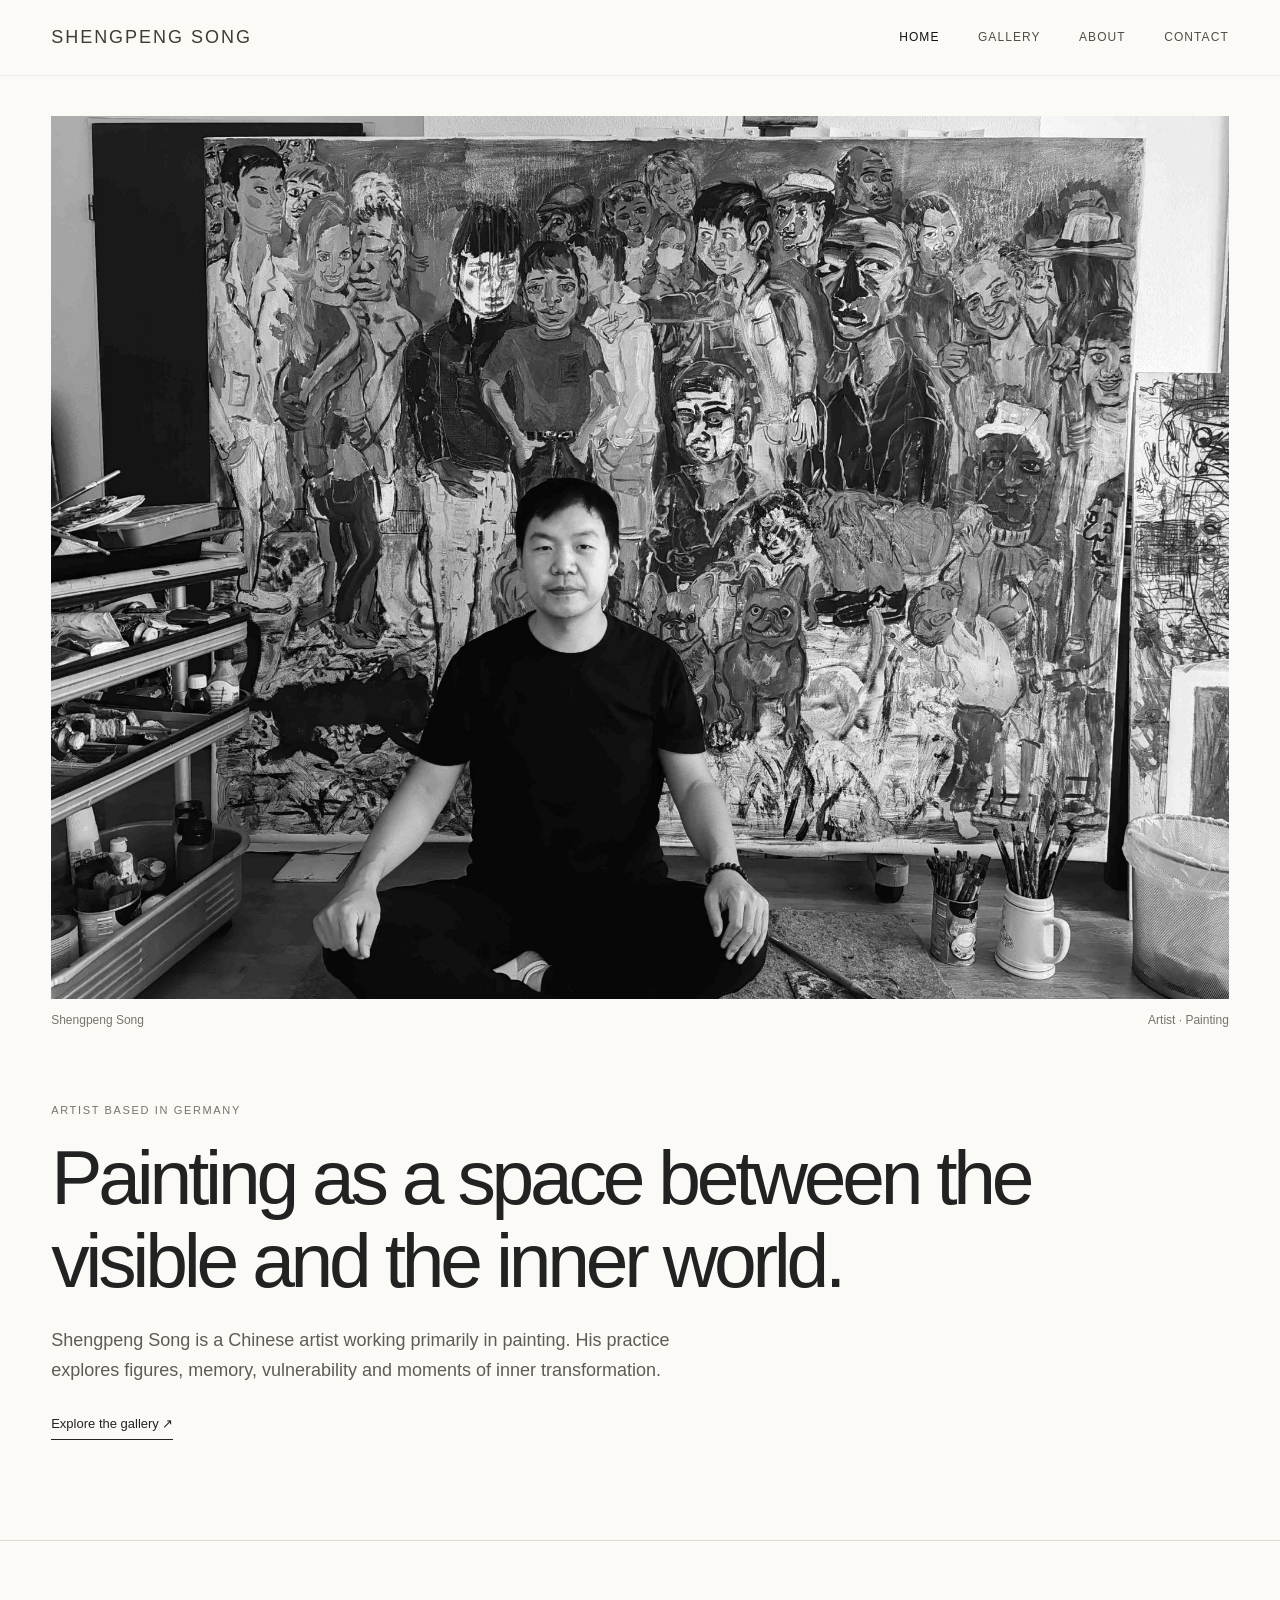
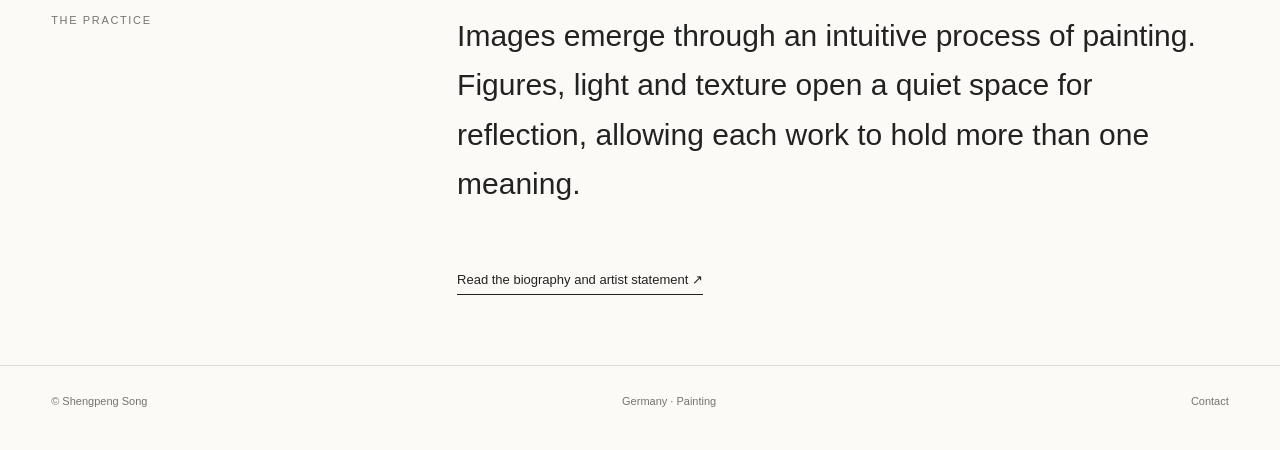
==== commit db88f47a: "Apply responsive header layout" ====
--- a/index.html
+++ b/index.html
@@ -1 +1 @@
-<!doctype html><html lang="en"><head><meta charset="utf-8"><meta name="viewport" content="width=device-width,initial-scale=1"><title>Home — Shengpeng Song</title><meta name="description" content="Shengpeng Song is a Chinese artist based in Germany. Explore selected paintings, biography and contact information."><meta name="theme-color" content="#fbfaf7"><link rel="stylesheet" href="assets/site.css?v=12"><link rel="stylesheet" href="assets/hero-full.css"></head><body class="home"><header class="top"><div class="top-inner"><a class="brand" href="index.html">Shengpeng Song</a><button class="toggle" type="button" aria-label="Toggle navigation" aria-expanded="false" aria-controls="nav"><svg class="toggle-icon" viewBox="0 0 24 24" aria-hidden="true" focusable="false"><path d="M3 6.5h18M3 12h12M3 17.5h18"/></svg></button><nav id="nav"><a aria-current="page" href="index.html" title="Home — Painting as a space between the visible and the inner world.">Home</a><div class="nav-dropdown"><a  href="gallery.html" aria-controls="gallery-sections-menu" title="Gallery — Selected Works, Series, Archive">Gallery</a><div class="nav-submenu" id="gallery-sections-menu" role="group" aria-label="Gallery sections"><a href="gallery.html#selected-works" title="Selected Works">Selected Works</a><a href="gallery.html#series" title="Series">Series</a><a href="gallery.html#archive" title="Archive">Archive</a></div></div><div class="nav-dropdown"><a href="about.html" aria-controls="about-sections-menu" title="About — Artist biography and statement">About</a><div class="nav-submenu" id="about-sections-menu" role="group" aria-label="About sections"><a href="about.html#artist-biography" title="Artist Biography">Artist Biography</a><a href="about.html#artist-statement" title="Artist Statement">Artist Statement</a></div></div><a  href="contact.html" title="Contact — Start a conversation.">Contact</a></nav></div></header><main><section class="hero"><figure><img src="assets/hero.jpg" alt="Shengpeng Song in the studio" fetchpriority="high"><figcaption><span>Shengpeng Song</span><span>Artist · Painting</span></figcaption></figure><div class="hero-copy"><p class="eyebrow">Artist based in Germany</p><h1>Painting as a space between the visible and the inner world.</h1><p class="lede">Shengpeng Song is a Chinese artist working primarily in painting. His practice explores figures, memory, vulnerability and moments of inner transformation.</p><a class="link" href="gallery.html">Explore the gallery ↗</a></div></section><section class="home-note"><p class="eyebrow">The practice</p><p>Images emerge through an intuitive process of painting. Figures, light and texture open a quiet space for reflection, allowing each work to hold more than one meaning.</p><a class="link" href="about.html">Read the biography and artist statement ↗</a></section></main><footer><span>© Shengpeng Song</span><span>Germany · Painting</span><a href="contact.html">Contact</a></footer><script src="assets/site.js" defer></script></body></html>+<!doctype html><html lang="en"><head><meta charset="utf-8"><meta name="viewport" content="width=device-width,initial-scale=1"><title>Home — Shengpeng Song</title><meta name="description" content="Shengpeng Song is a Chinese artist based in Germany. Explore selected paintings, biography and contact information."><meta name="theme-color" content="#fbfaf7"><link rel="stylesheet" href="assets/site.css?v=12"><link rel="stylesheet" href="assets/hero-full.css"><link rel="stylesheet" href="assets/header-layout.css"></head><body class="home"><header class="top"><div class="top-inner"><a class="brand" href="index.html">Shengpeng Song</a><button class="toggle" type="button" aria-label="Toggle navigation" aria-expanded="false" aria-controls="nav"><svg class="toggle-icon" viewBox="0 0 24 24" aria-hidden="true" focusable="false"><path d="M3 6.5h18M3 12h12M3 17.5h18"/></svg></button><nav id="nav"><a aria-current="page" href="index.html" title="Home — Painting as a space between the visible and the inner world.">Home</a><div class="nav-dropdown"><a  href="gallery.html" aria-controls="gallery-sections-menu" title="Gallery — Selected Works, Series, Archive">Gallery</a><div class="nav-submenu" id="gallery-sections-menu" role="group" aria-label="Gallery sections"><a href="gallery.html#selected-works" title="Selected Works">Selected Works</a><a href="gallery.html#series" title="Series">Series</a><a href="gallery.html#archive" title="Archive">Archive</a></div></div><div class="nav-dropdown"><a href="about.html" aria-controls="about-sections-menu" title="About — Artist biography and statement">About</a><div class="nav-submenu" id="about-sections-menu" role="group" aria-label="About sections"><a href="about.html#artist-biography" title="Artist Biography">Artist Biography</a><a href="about.html#artist-statement" title="Artist Statement">Artist Statement</a></div></div><a  href="contact.html" title="Contact — Start a conversation.">Contact</a></nav></div></header><main><section class="hero"><figure><img src="assets/hero.jpg" alt="Shengpeng Song in the studio" fetchpriority="high"><figcaption><span>Shengpeng Song</span><span>Artist · Painting</span></figcaption></figure><div class="hero-copy"><p class="eyebrow">Artist based in Germany</p><h1>Painting as a space between the visible and the inner world.</h1><p class="lede">Shengpeng Song is a Chinese artist working primarily in painting. His practice explores figures, memory, vulnerability and moments of inner transformation.</p><a class="link" href="gallery.html">Explore the gallery ↗</a></div></section><section class="home-note"><p class="eyebrow">The practice</p><p>Images emerge through an intuitive process of painting. Figures, light and texture open a quiet space for reflection, allowing each work to hold more than one meaning.</p><a class="link" href="about.html">Read the biography and artist statement ↗</a></section></main><footer><span>© Shengpeng Song</span><span>Germany · Painting</span><a href="contact.html">Contact</a></footer><script src="assets/site.js" defer></script></body></html>
--- a/assets/hero-full.css
+++ b/assets/hero-full.css
@@ -1 +1,8 @@
-main .hero figure > img{display:block;width:100%;height:auto!important;min-height:0!important;max-height:none!important;object-fit:contain!important;object-position:center center!important}+main .hero figure > img{display:block;width:100%;height:auto!important;min-height:0!important;max-height:none!important;object-fit:contain!important;object-position:center center!important}
+
+.home .top{padding:0;display:block}
+.home .top-inner{width:100%;max-width:var(--max);height:100%;margin-inline:auto;padding:0 clamp(20px,4vw,56px);display:flex;align-items:center;justify-content:space-between}
+
+.home .brand{font-size:18px;font-weight:500;letter-spacing:.11em;color:#403b35}
+@media(max-width:800px){.home .brand{font-size:17px;letter-spacing:.1em}}
+@media(max-width:480px){.home .brand{font-size:15px;letter-spacing:.09em}}
--- a/assets/header-layout.css
+++ b/assets/header-layout.css
@@ -0,0 +1,13 @@
+/* Shared header container aligns the full-width band with each page's content column. */
+.top{padding:0;display:block}
+.top-inner{width:100%;max-width:var(--max);height:100%;margin-inline:auto;padding:0 clamp(20px,4vw,56px);display:flex;align-items:center;justify-content:space-between}
+
+/* Refined text wordmark, sized for clear reading without competing with the artwork. */
+.brand{font-size:18px;font-weight:500;letter-spacing:.11em;color:#403b35}
+@media(max-width:800px){.brand{font-size:17px;letter-spacing:.1em}}
+@media(max-width:480px){.brand{font-size:15px;letter-spacing:.09em}}
+
+/* Match the content gutters already used by each page. */
+.home .top-inner{padding-inline:clamp(20px,4vw,56px)}
+.gallery .top-inner{padding-inline:clamp(20px,6vw,90px)}
+.about .top-inner,.contact .top-inner{padding-inline:clamp(20px,8vw,120px)}
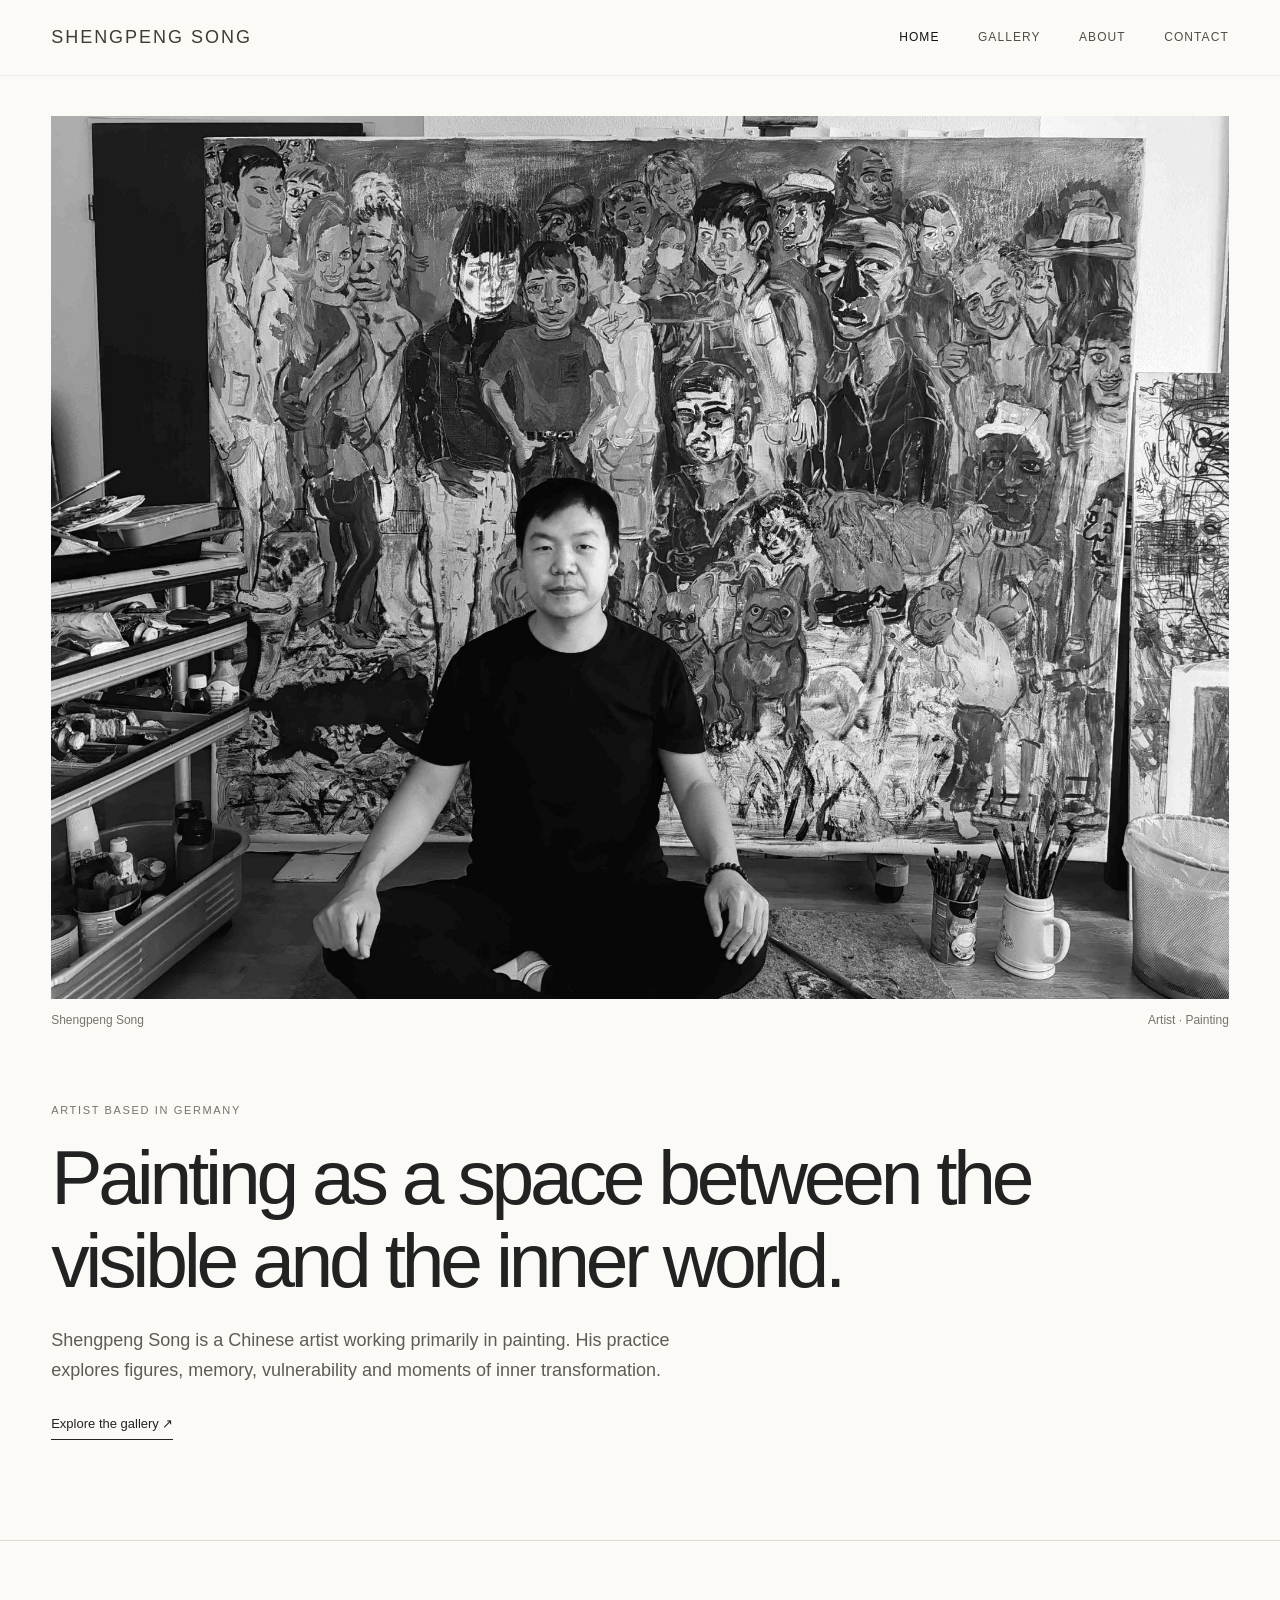
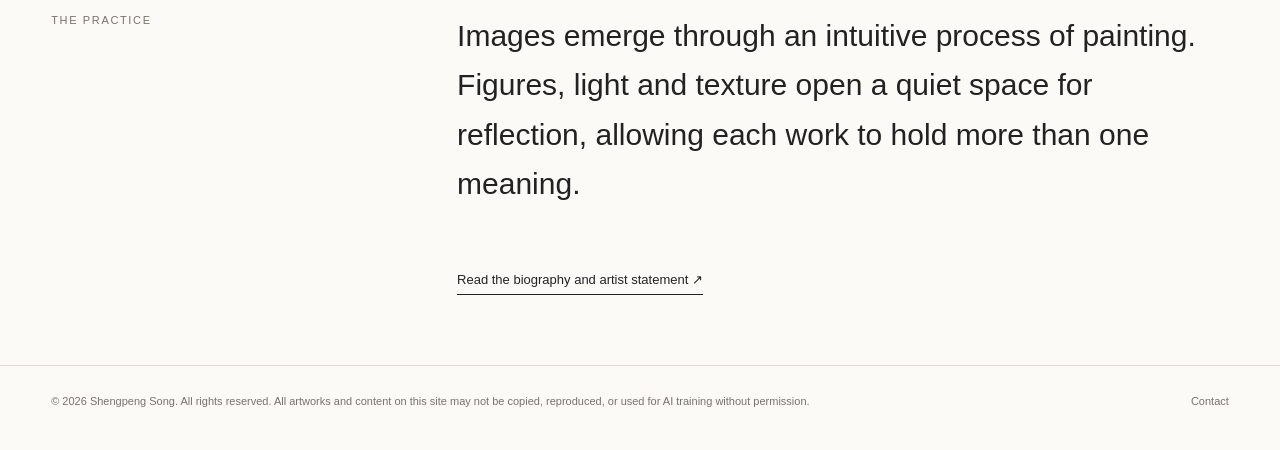
==== commit 9ade9366: "Update index.html" ====
--- a/index.html
+++ b/index.html
@@ -1 +1 @@
-<!doctype html><html lang="en"><head><meta charset="utf-8"><meta name="viewport" content="width=device-width,initial-scale=1"><title>Home — Shengpeng Song</title><meta name="description" content="Shengpeng Song is a Chinese artist based in Germany. Explore selected paintings, biography and contact information."><meta name="theme-color" content="#fbfaf7"><link rel="stylesheet" href="assets/site.css?v=12"><link rel="stylesheet" href="assets/hero-full.css"><link rel="stylesheet" href="assets/header-layout.css"></head><body class="home"><header class="top"><div class="top-inner"><a class="brand" href="index.html">Shengpeng Song</a><button class="toggle" type="button" aria-label="Toggle navigation" aria-expanded="false" aria-controls="nav"><svg class="toggle-icon" viewBox="0 0 24 24" aria-hidden="true" focusable="false"><path d="M3 6.5h18M3 12h12M3 17.5h18"/></svg></button><nav id="nav"><a aria-current="page" href="index.html" title="Home — Painting as a space between the visible and the inner world.">Home</a><div class="nav-dropdown"><a  href="gallery.html" aria-controls="gallery-sections-menu" title="Gallery — Selected Works, Series, Archive">Gallery</a><div class="nav-submenu" id="gallery-sections-menu" role="group" aria-label="Gallery sections"><a href="gallery.html#selected-works" title="Selected Works">Selected Works</a><a href="gallery.html#series" title="Series">Series</a><a href="gallery.html#archive" title="Archive">Archive</a></div></div><div class="nav-dropdown"><a href="about.html" aria-controls="about-sections-menu" title="About — Artist biography and statement">About</a><div class="nav-submenu" id="about-sections-menu" role="group" aria-label="About sections"><a href="about.html#artist-biography" title="Artist Biography">Artist Biography</a><a href="about.html#artist-statement" title="Artist Statement">Artist Statement</a></div></div><a  href="contact.html" title="Contact — Start a conversation.">Contact</a></nav></div></header><main><section class="hero"><figure><img src="assets/hero.jpg" alt="Shengpeng Song in the studio" fetchpriority="high"><figcaption><span>Shengpeng Song</span><span>Artist · Painting</span></figcaption></figure><div class="hero-copy"><p class="eyebrow">Artist based in Germany</p><h1>Painting as a space between the visible and the inner world.</h1><p class="lede">Shengpeng Song is a Chinese artist working primarily in painting. His practice explores figures, memory, vulnerability and moments of inner transformation.</p><a class="link" href="gallery.html">Explore the gallery ↗</a></div></section><section class="home-note"><p class="eyebrow">The practice</p><p>Images emerge through an intuitive process of painting. Figures, light and texture open a quiet space for reflection, allowing each work to hold more than one meaning.</p><a class="link" href="about.html">Read the biography and artist statement ↗</a></section></main><footer><span>© Shengpeng Song</span><span>Germany · Painting</span><a href="contact.html">Contact</a></footer><script src="assets/site.js" defer></script></body></html>+<!doctype html><html lang="en"><head><meta charset="utf-8"><meta name="viewport" content="width=device-width,initial-scale=1"><title>Home — Shengpeng Song</title><meta name="description" content="Shengpeng Song is a Chinese artist based in Germany. Explore selected paintings, biography and contact information."><meta name="theme-color" content="#fbfaf7"><link rel="stylesheet" href="assets/site.css?v=12"><link rel="stylesheet" href="assets/hero-full.css"><link rel="stylesheet" href="assets/header-layout.css"><link rel="stylesheet" href="assets/header-spacing.css"><link rel="stylesheet" href="assets/image-alignment.css"></head><body class="home"><header class="top"><div class="top-inner"><a class="brand" href="index.html">Shengpeng Song</a><button class="toggle" type="button" aria-label="Toggle navigation" aria-expanded="false" aria-controls="nav"><svg class="toggle-icon" viewBox="0 0 24 24" aria-hidden="true" focusable="false"><path d="M3 6.5h18M3 12h12M3 17.5h18"/></svg></button><nav id="nav"><a aria-current="page" href="index.html" title="Home — Painting as a space between the visible and the inner world.">Home</a><div class="nav-dropdown"><a  href="gallery.html" aria-controls="gallery-sections-menu" title="Gallery — Selected Works, Series, Archive">Gallery</a><div class="nav-submenu" id="gallery-sections-menu" role="group" aria-label="Gallery sections"><a href="gallery.html#selected-works" title="Selected Works">Selected Works</a><a href="gallery.html#series" title="Series">Series</a><a href="gallery.html#archive" title="Archive">Archive</a></div></div><div class="nav-dropdown"><a href="about.html" aria-controls="about-sections-menu" title="About — Artist biography and statement">About</a><div class="nav-submenu" id="about-sections-menu" role="group" aria-label="About sections"><a href="about.html#artist-biography" title="Artist Biography">Artist Biography</a><a href="about.html#artist-statement" title="Artist Statement">Artist Statement</a></div></div><a  href="contact.html" title="Contact — Start a conversation.">Contact</a></nav></div></header><main><section class="hero"><figure><img src="assets/hero.jpg" alt="Shengpeng Song in the studio" fetchpriority="high"><figcaption><span>Shengpeng Song</span><span>Artist · Painting</span></figcaption></figure><div class="hero-copy"><p class="eyebrow">Artist based in Germany</p><h1>Painting as a space between the visible and the inner world.</h1><p class="lede">Shengpeng Song is a Chinese artist working primarily in painting. His practice explores figures, memory, vulnerability and moments of inner transformation.</p><a class="link" href="gallery.html">Explore the gallery ↗</a></div></section><section class="home-note"><p class="eyebrow">The practice</p><p>Images emerge through an intuitive process of painting. Figures, light and texture open a quiet space for reflection, allowing each work to hold more than one meaning.</p><a class="link" href="about.html">Read the biography and artist statement ↗</a></section></main><footer><span>© 2026 Shengpeng Song. All rights reserved. All artworks and content on this site may not be copied, reproduced, or used for AI training without permission.</span><a href="contact.html">Contact</a></footer><script src="assets/site.js" defer></script></body></html>
--- a/assets/site.css
+++ b/assets/site.css
@@ -15,9 +15,9 @@
 .zoom-view{position:fixed;inset:0;width:100vw;height:100vh;height:100dvh;max-width:none;max-height:none;margin:0;padding:0;overflow:hidden;border:0;background:#161616;color:#fff}
 .zoom-view[open]{display:grid;place-items:center}
 .zoom-view::backdrop{background:#161616}
-.zoom-canvas{width:100%;height:100%;overflow:hidden;display:grid;place-items:center;touch-action:none;cursor:grab}
+.zoom-canvas{width:100vw;height:100%;overflow:hidden;display:grid;place-items:center;touch-action:none;cursor:grab}
 .zoom-canvas:active{cursor:grabbing}
-.zoom-image{display:block;width:100%;height:100%;max-width:100%;max-height:100%;object-fit:contain;transform-origin:center;touch-action:none;user-select:none;-webkit-user-drag:none}
+.zoom-image{display:block;width:auto;height:auto;max-width:calc(100vw - 32px);max-height:calc(100dvh - 32px);object-fit:contain;transform-origin:center;touch-action:none;user-select:none;-webkit-user-drag:none}
 .zoom-close{position:absolute;z-index:2;top:max(14px,env(safe-area-inset-top));right:max(18px,env(safe-area-inset-right));width:44px;height:44px;border:0;border-radius:50%;background:#ffffff1c;color:#fff;font-size:28px;line-height:1;cursor:pointer}
 @media(max-width:800px){.gallery-viewport{height:46vh;min-height:240px}.detail-image{gap:13px}.gallery-controls .thumbs button{flex-basis:52px;width:52px;height:52px}}
 @media(max-width:480px){.gallery-viewport{height:44vh;min-height:230px}.gallery-count{font-size:10px}}
@@ -25,7 +25,7 @@
 
 .gallery-slide{min-width:0;overflow:hidden}.zoom-trigger{min-width:0;min-height:0;grid-template-columns:minmax(0,1fr);overflow:hidden}.gallery-slide .large{width:auto;height:auto;max-width:100%;max-height:100%;object-fit:contain}
 
-.zoom-view[open]{display:block;grid-template-columns:none}
+.zoom-view[open]{display:grid;place-items:center}
 
 /* Mobile artwork dialog: center the viewing stage in the first screen and keep horizontal gestures inside the gallery. */
 @media(max-width:800px){
--- a/assets/header-spacing.css
+++ b/assets/header-spacing.css
@@ -0,0 +1,5 @@
+/* Use one horizontal anchor for the shared Header on every page. */
+.home .top-inner,.gallery .top-inner,.about .top-inner,.contact-page .top-inner{padding-inline:clamp(20px,4vw,56px)}
+
+/* Keep the Contact details aligned with that page's title instead of inset farther. */
+body.contact-page main > .contact{padding-inline:clamp(20px,6vw,90px)}
--- a/assets/image-alignment.css
+++ b/assets/image-alignment.css
@@ -0,0 +1,4 @@
+/* Anchor visual images to the bottom edge of their display frame site-wide. */
+.hero figure > img{object-position:center bottom!important}
+.card img,.thumbs img,.gallery-slide .large,.zoom-image{object-position:center bottom}
+.gallery-slide .zoom-trigger{align-items:end;justify-items:center}
